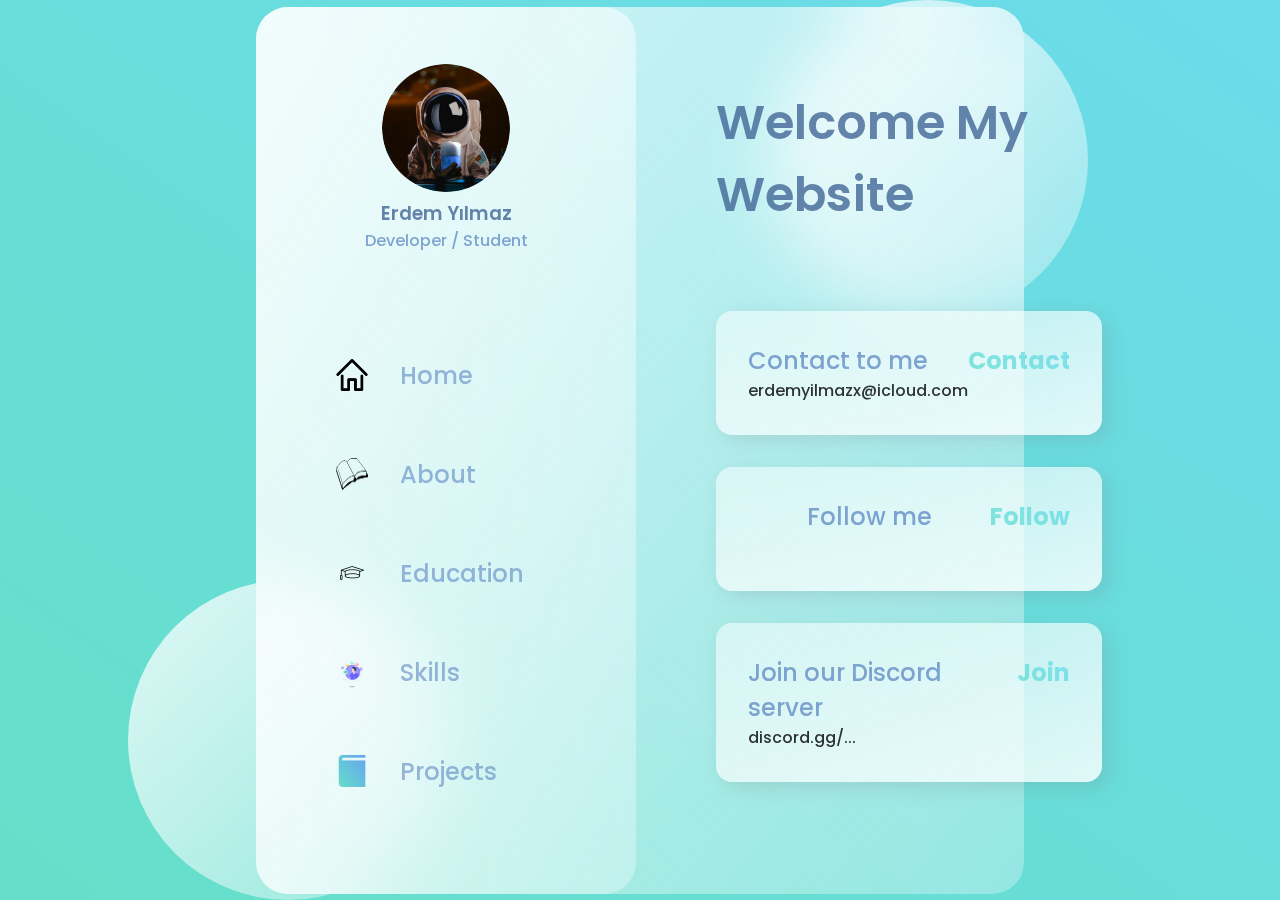
==== src/index.html @ 048c2ad6 "01.20.2021" ====
<!DOCTYPE html>
<html lang="en">
  <head>
    <meta charset="UTF-8" />
    <meta name="viewport" content="width=device-width, initial-scale=1.0" />
    <title>Erdem Yilmaz</title>
    <link rel="preconnect" href="https://fonts.gstatic.com" />
    <link
      href="https://fonts.googleapis.com/css2?family=Poppins:wght@400;500;700&display=swap"
      rel="stylesheet"
    />
    <script
      src="https://kit.fontawesome.com/fa178081cb.js"
      crossorigin="anonymous"
    ></script>

    <link rel="stylesheet" href="./style.css" />
  </head>
  <body>
    <main>
      <section class="glass">
        <div class="dashboard">
          <div class="user">
            <img src="./images/profile.png" alt="" class="profile" />
            <h3>Erdem Yılmaz</h3>
            <p>Developer / Student</p>
          </div>
          <div class="links">
            <div class="link">
              <img
                src="./images/home.png"
                alt=""
                style="width: 32px; height: 32px"
              />
              <h2>
                <a href="#" class="nav-bar-link">Home</a>
              </h2>
            </div>
            <div class="link">
              <img
                src="./images/about.png"
                alt=""
                style="width: 32px; height: 32px"
              />
              <h2>
                <a href="./about/index.html" class="nav-bar-link">About</a>
              </h2>
            </div>
            <div class="link">
              <img
                src="./images/education.png"
                style="width: 32px; height: 32px"
                alt=""
              />
              <h2>
                <a href="./education/index.html" class="nav-bar-link"
                  >Education</a
                >
              </h2>
            </div>
            <div class="link">
              <img
                src="./images/skills.png"
                style="width: 32px; height: 32px"
                alt=""
              />
              <h2>
                <a href="./skills/index.html" class="nav-bar-link">Skills</a>
              </h2>
            </div>
            <div class="link">
              <img
                src="./images/projects.png"
                style="width: 32px; height: 32px"
                alt=""
              />
              <h2>
                <a href="./projects/index.html" class="nav-bar-link"
                  >Projects</a
                >
              </h2>
            </div>
          </div>
        </div>
        <div class="games">
          <div class="status">
            <h1>Welcome My Website</h1>
          </div>
          <div class="cards">
            <div class="card">
              <img src="./images/assassins.png" alt="" />
              <div class="card-info">
                <h2>Contact to me</h2>
                <p style="color: black">erdemyilmazx@icloud.com</p>
              </div>
              <h2 class="percentage">Contact</h2>
            </div>
            <div class="card">
              <img src="./images/sackboy.png" alt="" />
              <div class="card-info social">
                <h2>Follow me</h2>
                <a href="https://www.twitter.com/erdemyilmazx" target="_blank"
                  ><i class="fab fa-twitter" style="margin-left: 0px"></i
                ></a>
                <a href="https://www.github.com/eyilmazX" target="_blank">
                  <i class="fab fa-github"></i>
                </a>
                <a href="https://www.instagram.com/erdemy16" target="_blank">
                  <i class="fab fa-instagram"></i>
                </a>
              </div>
              <h2 class="percentage">Follow</h2>
            </div>
            <div class="card">
              <img src="./images/spiderman.png" alt="" />
              <div class="card-info">
                <h2>Join our Discord server</h2>
                <p style="color: black">discord.gg/...</p>
              </div>
              <h2 class="percentage">Join</h2>
            </div>
          </div>
        </div>
      </section>
    </main>
    <div class="circle1"></div>
    <div class="circle2"></div>
  </body>
</html>
---- src/style.css ----
* {
  margin: 0;
  padding: 0;
  box-sizing: border-box;
}

h1 {
  color: #426696;
  font-weight: 600;
  font-size: 3rem;
  opacity: 0.8;
}
h2,
p {
  color: #658ec6;
  font-weight: 500;
  opacity: 0.8;
}

h3 {
  color: #426696;
  font-weight: 600;
  opacity: 0.8;
}

main {
  font-family: "Poppins", sans-serif;
  min-height: 100vh;
  background: linear-gradient(to right top, #65dfc9, #6cdbeb);
  display: flex;
  align-items: center;
  justify-content: center;
}

.glass {
  background: white;
  min-height: 80vh;
  width: 60%;
  background: linear-gradient(
    to right bottom,
    rgba(255, 255, 255, 0.7),
    rgba(255, 255, 255, 0.3)
  );
  border-radius: 2rem;
  z-index: 2;
  backdrop-filter: blur(2rem);
  display: flex;
}
.circle1,
.circle2 {
  background: white;
  background: linear-gradient(
    to right bottom,
    rgba(255, 255, 255, 0.8),
    rgba(255, 255, 255, 0.3)
  );
  height: 20rem;
  width: 20rem;
  position: absolute;
  border-radius: 50%;
}

.circle1 {
  top: 0%;
  right: 15%;
}
.circle2 {
  bottom: 0%;
  left: 10%;
}
.dashboard {
  flex: 1;
  display: flex;
  flex-direction: column;
  align-items: center;
  justify-content: space-evenly;
  text-align: center;
  background: linear-gradient(
    to right bottom,
    rgba(255, 255, 255, 0.7),
    rgba(255, 255, 255, 0.3)
  );
  border-radius: 2rem;
}
.link {
  display: flex;
  margin: 2rem 0rem;
  padding: 1rem 5rem;
  align-items: center;
}
.link h2 {
  padding: 0rem 2rem;
}

.games {
  flex: 2;
}

.pro {
  background: linear-gradient(to right top, #65dfc9, #6cdbeb);
  border-radius: 2rem;
  color: white;
  padding: 1rem;
  position: relative;
}

.pro img {
  position: absolute;
  top: -10%;
  right: 10%;
}
.pro h2 {
  width: 40%;
  color: white;
  font-weight: 600;
}

/* GAMES */
.status {
  margin-bottom: 3rem;
}

.status input {
  background: linear-gradient(
    to right bottom,
    rgba(255, 255, 255, 0.7),
    rgba(255, 255, 255, 0.3)
  );
  border: none;
  width: 50%;
  padding: 0.5rem;
  border-radius: 2rem;
}

.games {
  margin: 5rem;
  display: flex;
  flex-direction: column;
  justify-content: space-evenly;
}

.card {
  display: flex;
  background: linear-gradient(
    to left top,
    rgba(255, 255, 255, 0.8),
    rgba(255, 255, 255, 0.5)
  );
  border-radius: 1rem;
  margin: 2rem 0rem;
  padding: 2rem;
  box-shadow: 6px 6px 20px rgba(122, 122, 122, 0.212);
  justify-content: space-between;
}

.card-info {
  display: flex;
  flex-direction: column;
  justify-content: space-between;
}

.percentage {
  font-weight: bold;
  background: linear-gradient(to right top, #65dfc9, #6cdbeb);
  -webkit-background-clip: text;
  -webkit-text-fill-color: transparent;
}

.nav-bar-link {
  text-decoration: none;
  color: #658ec6;
  font-weight: 500;
  opacity: 0.8;
}

a {
  text-decoration: none;
}

.profile {
  width: 128px;
  height: 128px;
  border-radius: 100%;
}

input:focus {
  outline: none;
}

i {
  margin-top: 2px;
  transform: scale(2);
  margin-top: 16px;
  margin-left: 32px;
  color: black;
  width: 32px;
  display: inline;
  height: 32px;
  transition: 125ms;
  opacity: 0.3;
}
i:hover {
  color: black;
  transition: 125ms;
  opacity: 1;
  cursor: pointer;
}

.social {
  display: inline;
}
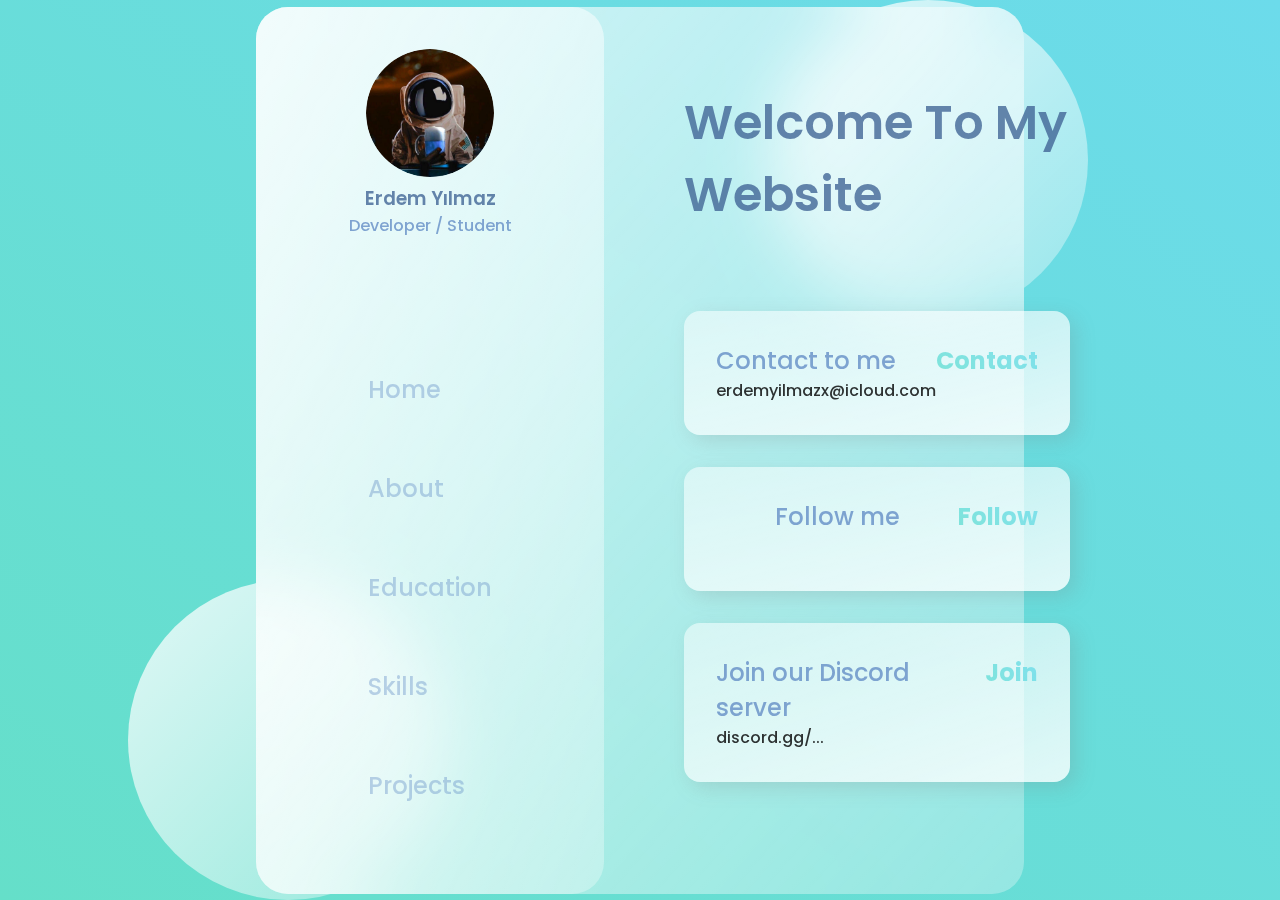
==== commit 77b7c2c1: "dark mode added" ====
--- a/src/index.html
+++ b/src/index.html
@@ -9,6 +9,10 @@
       href="https://fonts.googleapis.com/css2?family=Poppins:wght@400;500;700&display=swap"
       rel="stylesheet"
     />
+    <link
+      href="https://fonts.googleapis.com/icon?family=Material+Icons"
+      rel="stylesheet"
+    />
     <script
       src="https://kit.fontawesome.com/fa178081cb.js"
       crossorigin="anonymous"
@@ -16,7 +20,7 @@
 
     <link rel="stylesheet" href="./style.css" />
   </head>
-  <body>
+  <body class="">
     <main>
       <section class="glass">
         <div class="dashboard">
@@ -24,34 +28,21 @@
             <img src="./images/profile.png" alt="" class="profile" />
             <h3>Erdem Yılmaz</h3>
             <p>Developer / Student</p>
+            <i class="material-icons dark">dark_mode</i>
+            <i class="material-icons light">light_mode</i>
           </div>
           <div class="links">
             <div class="link">
-              <img
-                src="./images/home.png"
-                alt=""
-                style="width: 32px; height: 32px"
-              />
               <h2>
                 <a href="#" class="nav-bar-link">Home</a>
               </h2>
             </div>
             <div class="link">
-              <img
-                src="./images/about.png"
-                alt=""
-                style="width: 32px; height: 32px"
-              />
               <h2>
                 <a href="./about/index.html" class="nav-bar-link">About</a>
               </h2>
             </div>
             <div class="link">
-              <img
-                src="./images/education.png"
-                style="width: 32px; height: 32px"
-                alt=""
-              />
               <h2>
                 <a href="./education/index.html" class="nav-bar-link"
                   >Education</a
@@ -59,21 +50,11 @@
               </h2>
             </div>
             <div class="link">
-              <img
-                src="./images/skills.png"
-                style="width: 32px; height: 32px"
-                alt=""
-              />
               <h2>
                 <a href="./skills/index.html" class="nav-bar-link">Skills</a>
               </h2>
             </div>
             <div class="link">
-              <img
-                src="./images/projects.png"
-                style="width: 32px; height: 32px"
-                alt=""
-              />
               <h2>
                 <a href="./projects/index.html" class="nav-bar-link"
                   >Projects</a
@@ -84,7 +65,7 @@
         </div>
         <div class="games">
           <div class="status">
-            <h1>Welcome My Website</h1>
+            <h1>Welcome To My Website</h1>
           </div>
           <div class="cards">
             <div class="card">
@@ -125,5 +106,7 @@
     </main>
     <div class="circle1"></div>
     <div class="circle2"></div>
+
+    <script src="script.js"></script>
   </body>
 </html>
--- a/src/style.css
+++ b/src/style.css
@@ -24,6 +24,7 @@
 }
 
 main {
+  transition: 500ms;
   font-family: "Poppins", sans-serif;
   min-height: 100vh;
   background: linear-gradient(to right top, #65dfc9, #6cdbeb);
@@ -170,7 +171,14 @@
   text-decoration: none;
   color: #658ec6;
   font-weight: 500;
-  opacity: 0.8;
+  opacity: 0.5;
+  transition: 250ms;
+}
+
+.nav-bar-link:hover {
+  color: #658ec6;
+  opacity: 1;
+  transition: 250ms;
 }
 
 a {
@@ -199,6 +207,7 @@
   transition: 125ms;
   opacity: 0.3;
 }
+
 i:hover {
   color: black;
   transition: 125ms;
@@ -209,3 +218,96 @@
 .social {
   display: inline;
 }
+
+img {
+  width: 0px;
+  height: 0px;
+}
+
+/* .image {
+  width: 128px;
+} */
+
+.project:hover {
+  transform: scale(1.2);
+  transition: 125ms;
+}
+
+.play {
+  color: black;
+}
+
+@media only screen and (max-width: 768px) {
+  main {
+    background-color: black;
+    background: linear-gradient(to right top, #131313, #232323);
+  }
+}
+
+.material-icons {
+  margin: 0;
+  margin-top: 12px;
+  margin-right: 12px;
+  transform: scale(1.2);
+}
+
+@keyframes click {
+  0% {
+    transform: scale(1.2);
+  }
+
+  50% {
+    transform: scale(1);
+  }
+
+  100% {
+    transform: scale(1.2);
+  }
+}
+
+.darkMode main {
+  background: linear-gradient(to right bottom, #131313, #232323);
+}
+
+.darkMode main .glass .games .cards .card .percentage {
+  font-weight: bold;
+  background: linear-gradient(to right top, #131313, #232323);
+  -webkit-background-clip: text;
+  -webkit-text-fill-color: transparent;
+}
+
+.darkMode main .glass .games .cards .card h2 {
+  color: #232323;
+}
+
+.darkMode main .glass .links .link h2 a {
+  color: #232323;
+}
+
+.darkMode main .glass {
+  z-index: 2;
+  backdrop-filter: blur(2rem);
+}
+
+.darkMode h1,
+.darkMode h2,
+.darkMode h3,
+.darkMode h4,
+.darkMode h5,
+.darkMode h6 {
+  color: #232323;
+}
+
+.darkMode main .dashboard .user p {
+  color: #131313;
+}
+
+.darkMode .circle1,
+.darkMode .circle2 {
+  background: white;
+  background: linear-gradient(to right bottom, #333333d8, #3333333d);
+}
+
+.darkMode main .dashboard .user img {
+  filter: grayscale(50%);
+}
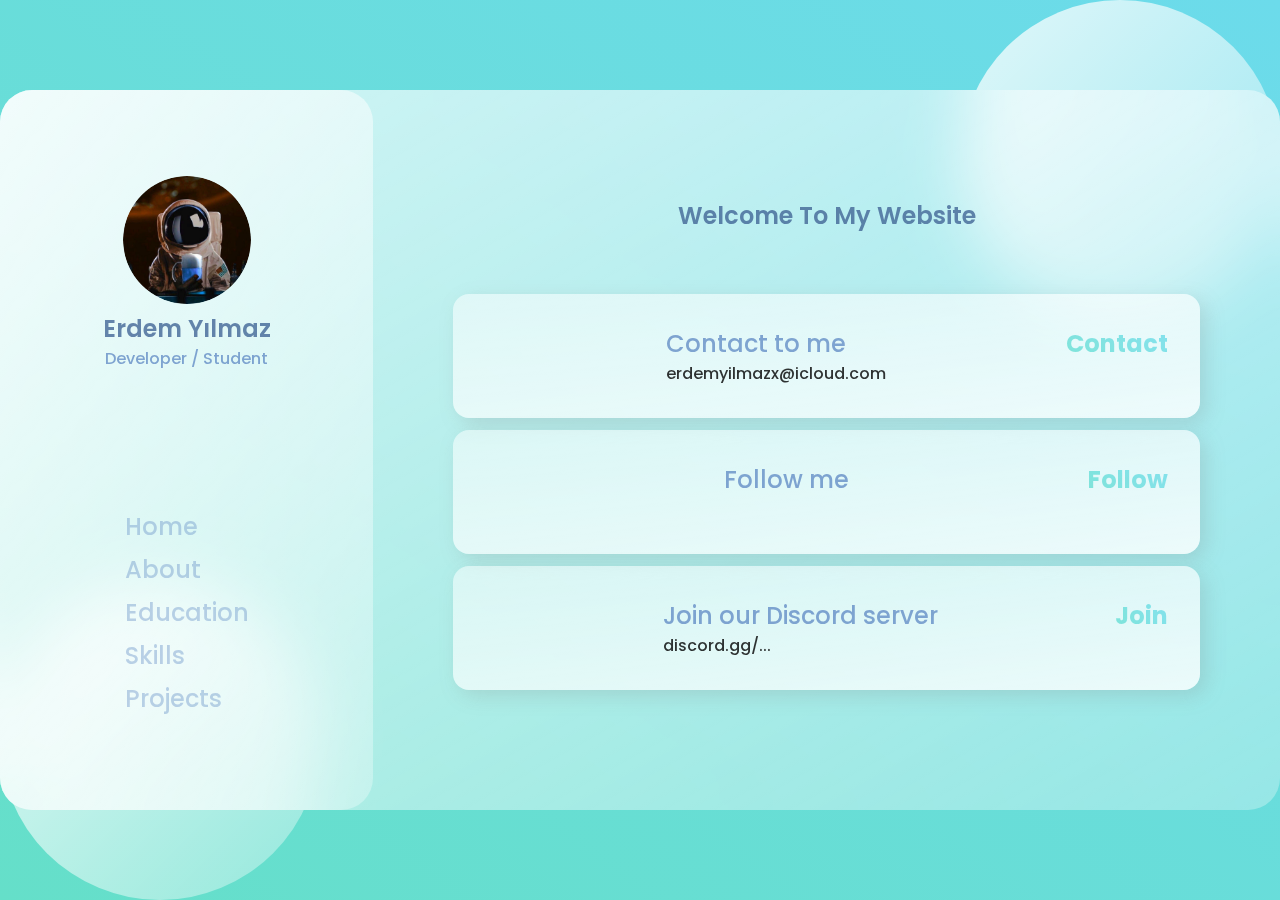
==== commit ef5e15e7: "responsive design" ====
--- a/src/index.html
+++ b/src/index.html
@@ -24,8 +24,8 @@
     <main>
       <section class="glass">
         <div class="dashboard">
-          <div class="user">
-            <img src="./images/profile.png" alt="" class="profile" />
+          <div class="profile">
+            <img src="./images/profile.png" alt="" class="profileImg" />
             <h3>Erdem Yılmaz</h3>
             <p>Developer / Student</p>
             <i class="material-icons dark">dark_mode</i>
@@ -63,8 +63,8 @@
             </div>
           </div>
         </div>
-        <div class="games">
-          <div class="status">
+        <div class="article">
+          <div class="title">
             <h1>Welcome To My Website</h1>
           </div>
           <div class="cards">
@@ -74,7 +74,7 @@
                 <h2>Contact to me</h2>
                 <p style="color: black">erdemyilmazx@icloud.com</p>
               </div>
-              <h2 class="percentage">Contact</h2>
+              <h2 class="tag">Contact</h2>
             </div>
             <div class="card">
               <img src="./images/sackboy.png" alt="" />
@@ -90,7 +90,7 @@
                   <i class="fab fa-instagram"></i>
                 </a>
               </div>
-              <h2 class="percentage">Follow</h2>
+              <h2 class="tag">Follow</h2>
             </div>
             <div class="card">
               <img src="./images/spiderman.png" alt="" />
@@ -98,7 +98,7 @@
                 <h2>Join our Discord server</h2>
                 <p style="color: black">discord.gg/...</p>
               </div>
-              <h2 class="percentage">Join</h2>
+              <h2 class="tag">Join</h2>
             </div>
           </div>
         </div>
--- a/src/style.css
+++ b/src/style.css
@@ -93,7 +93,7 @@
   padding: 0rem 2rem;
 }
 
-.games {
+.article {
   flex: 2;
 }
 
@@ -117,11 +117,11 @@
 }
 
 /* GAMES */
-.status {
+.title {
   margin-bottom: 3rem;
 }
 
-.status input {
+.title input {
   background: linear-gradient(
     to right bottom,
     rgba(255, 255, 255, 0.7),
@@ -133,7 +133,7 @@
   border-radius: 2rem;
 }
 
-.games {
+.article {
   margin: 5rem;
   display: flex;
   flex-direction: column;
@@ -160,7 +160,7 @@
   justify-content: space-between;
 }
 
-.percentage {
+.tag {
   font-weight: bold;
   background: linear-gradient(to right top, #65dfc9, #6cdbeb);
   -webkit-background-clip: text;
@@ -185,7 +185,7 @@
   text-decoration: none;
 }
 
-.profile {
+.profileImg {
   width: 128px;
   height: 128px;
   border-radius: 100%;
@@ -237,13 +237,6 @@
   color: black;
 }
 
-@media only screen and (max-width: 768px) {
-  main {
-    background-color: black;
-    background: linear-gradient(to right top, #131313, #232323);
-  }
-}
-
 .material-icons {
   margin: 0;
   margin-top: 12px;
@@ -269,14 +262,14 @@
   background: linear-gradient(to right bottom, #131313, #232323);
 }
 
-.darkMode main .glass .games .cards .card .percentage {
+.darkMode main .glass .article .cards .card .tag {
   font-weight: bold;
   background: linear-gradient(to right top, #131313, #232323);
   -webkit-background-clip: text;
   -webkit-text-fill-color: transparent;
 }
 
-.darkMode main .glass .games .cards .card h2 {
+.darkMode main .glass .article .cards .card h2 {
   color: #232323;
 }
 
@@ -298,7 +291,7 @@
   color: #232323;
 }
 
-.darkMode main .dashboard .user p {
+.darkMode main .dashboard .profile p {
   color: #131313;
 }
 
@@ -308,6 +301,341 @@
   background: linear-gradient(to right bottom, #333333d8, #3333333d);
 }
 
-.darkMode main .dashboard .user img {
+.darkMode main .dashboard .profile img {
   filter: grayscale(50%);
 }
+
+@media only screen and (min-width: 680px) {
+  main {
+    width: 100%;
+    background: linear-gradient(to right top, #65dfc9, #6cdbeb);
+  }
+
+  .links {
+    margin: 0;
+    padding: 0;
+  }
+
+  .glass {
+    width: 100%;
+  }
+
+  .link {
+    margin: 8px;
+    padding: 0;
+  }
+
+  .title h1 {
+    font-size: 24px;
+    text-align: center;
+  }
+
+  .title {
+    margin-bottom: 2rem;
+  }
+
+  h1,
+  h2,
+  h3,
+  h4,
+  h5,
+  h6 {
+    font-size: 24px;
+  }
+
+  .card {
+    margin: 0;
+    margin-bottom: 12px;
+    padding: 10;
+  }
+
+  .circle1 {
+    right: 0;
+    top: 0;
+  }
+
+  .circle2 {
+    left: 0;
+    bottom: 0;
+  }
+
+  .article {
+    margin: 10;
+    padding: 0;
+  }
+
+  /* dark mode */
+
+  .darkMode main {
+    background: linear-gradient(to right bottom, #131313, #232323);
+  }
+
+  .darkMode main .glass .article .cards .card .tag {
+    font-weight: bold;
+    background: linear-gradient(to right top, #131313, #232323);
+    -webkit-background-clip: text;
+    -webkit-text-fill-color: transparent;
+  }
+
+  .darkMode main .glass .article .cards .card h2 {
+    color: #232323;
+  }
+
+  .darkMode main .glass .links .link h2 a {
+    color: #232323;
+  }
+
+  .darkMode main .glass {
+    z-index: 2;
+    backdrop-filter: blur(2rem);
+  }
+
+  .darkMode h1,
+  .darkMode h2,
+  .darkMode h3,
+  .darkMode h4,
+  .darkMode h5,
+  .darkMode h6 {
+    color: #232323;
+  }
+
+  .darkMode main .dashboard .profile p {
+    color: #131313;
+  }
+
+  .darkMode .circle1,
+  .darkMode .circle2 {
+    background: white;
+    background: linear-gradient(to right bottom, #333333d8, #3333333d);
+  }
+
+  .darkMode main .dashboard .profile img {
+    filter: grayscale(50%);
+  }
+}
+
+@media only screen and (min-width: 1370px) {
+  main {
+    background: linear-gradient(to right top, #65dfc9, #6cdbeb);
+  }
+
+  .glass {
+    width: 60%;
+  }
+
+  .link {
+    margin: 2rem 0rem;
+    padding: 1rem 5rem;
+  }
+
+  .profile {
+    margin-top: 2rem;
+  }
+
+  .link h2 {
+    padding: 0rem 2rem;
+  }
+
+  .card {
+    margin: 2rem 0rem;
+    padding: 2rem;
+  }
+
+  .circle1 {
+    right: 15%;
+    top: 0;
+  }
+
+  .title {
+    margin-bottom: 3rem;
+  }
+
+  .circle2 {
+    left: 10%;
+    bottom: 0;
+  }
+
+  .article {
+    margin: 5rem;
+  }
+
+  /* dark mode */
+
+  .darkMode main {
+    background: linear-gradient(to right bottom, #131313, #232323);
+  }
+
+  .darkMode main .glass .article .cards .card .tag {
+    font-weight: bold;
+    background: linear-gradient(to right top, #131313, #232323);
+    -webkit-background-clip: text;
+    -webkit-text-fill-color: transparent;
+  }
+
+  .darkMode main .glass .article .cards .card h2 {
+    color: #232323;
+  }
+
+  .darkMode main .glass .links .link h2 a {
+    color: #232323;
+  }
+
+  .darkMode main .glass {
+    z-index: 2;
+    backdrop-filter: blur(2rem);
+  }
+
+  .darkMode h1,
+  .darkMode h2,
+  .darkMode h3,
+  .darkMode h4,
+  .darkMode h5,
+  .darkMode h6 {
+    color: #232323;
+  }
+
+  .darkMode main .dashboard .profile p {
+    color: #131313;
+  }
+
+  .darkMode .circle1,
+  .darkMode .circle2 {
+    background: white;
+    background: linear-gradient(to right bottom, #333333d8, #3333333d);
+  }
+
+  .darkMode main .dashboard .profile img {
+    filter: grayscale(50%);
+  }
+}
+
+@media only screen and (max-width: 680px) {
+  main {
+    width: 100%;
+    text-align: center;
+    background: linear-gradient(to right top, #65dfc9, #6cdbeb);
+  }
+
+  .uni {
+    display: none;
+  }
+
+  .links {
+    margin: 0;
+    padding: 0;
+  }
+
+  .glass {
+    width: 100%;
+  }
+
+  .dashboard,
+  .links {
+    width: 160px;
+  }
+
+  .tag {
+    display: none;
+  }
+
+  .card {
+    width: 280px;
+  }
+
+  .article {
+    margin: 0;
+    margin-left: 36px;
+  }
+
+  .link {
+    margin: 8px;
+    padding: 0;
+  }
+
+  .title h1 {
+    font-size: 24px;
+    text-align: center;
+  }
+
+  .title {
+    margin-bottom: 2rem;
+  }
+
+  h1,
+  h2,
+  h3,
+  h4,
+  h5,
+  h6 {
+    font-size: 24px;
+  }
+
+  .card {
+    margin: 0;
+    margin-bottom: 12px;
+  }
+
+  .circle1 {
+    right: 0;
+    top: 0;
+  }
+
+  .circle2 {
+    left: 0;
+    bottom: 0;
+  }
+
+  .article {
+    margin: 10;
+    padding: 0;
+  }
+
+  /* dark mode */
+
+  .darkMode main {
+    background: linear-gradient(to right bottom, #131313, #232323);
+  }
+
+  .darkMode main .glass .article .cards .card .tag {
+    font-weight: bold;
+    background: linear-gradient(to right top, #131313, #232323);
+    -webkit-background-clip: text;
+    -webkit-text-fill-color: transparent;
+  }
+
+  .darkMode main .glass .article .cards .card h2 {
+    color: #232323;
+  }
+
+  .darkMode main .glass .links .link h2 a {
+    color: #232323;
+  }
+
+  .darkMode main .glass {
+    z-index: 2;
+    backdrop-filter: blur(2rem);
+  }
+
+  .darkMode h1,
+  .darkMode h2,
+  .darkMode h3,
+  .darkMode h4,
+  .darkMode h5,
+  .darkMode h6 {
+    color: #232323;
+  }
+
+  .darkMode main .dashboard .profile p {
+    color: #131313;
+  }
+
+  .darkMode .circle1,
+  .darkMode .circle2 {
+    background: white;
+    background: linear-gradient(to right bottom, #333333d8, #3333333d);
+  }
+
+  .darkMode main .dashboard .profile img {
+    filter: grayscale(50%);
+  }
+}
